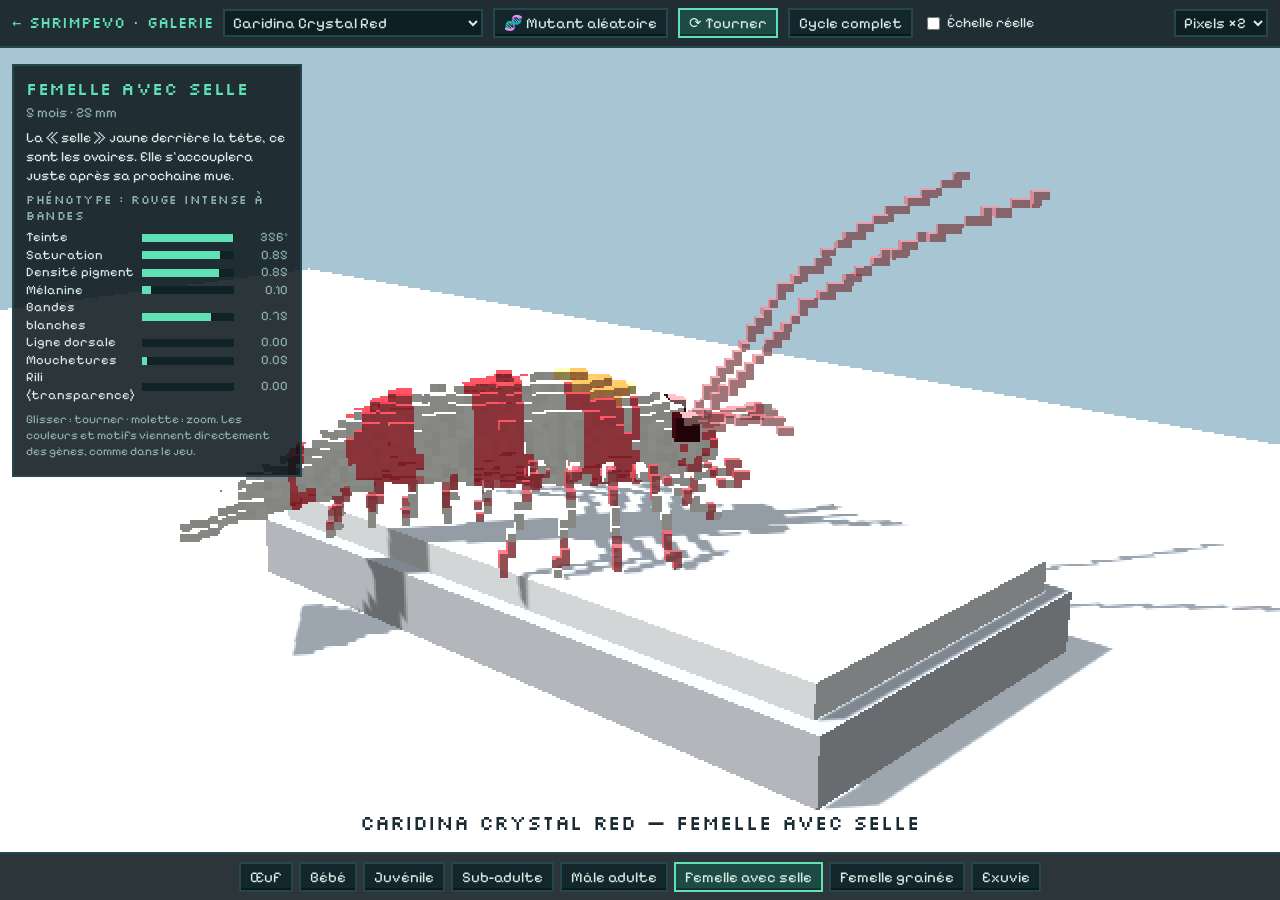
==== gallery.html @ 2a43c17c "Galerie voxel : une Caridina à chaque stade de vie Générateur de crevette en voxels (forme voxelisée" ====
<!doctype html>
<html lang="fr">
<head>
<meta charset="utf-8">
<meta name="viewport" content="width=device-width, initial-scale=1">
<title>ShrimpEvo — Galerie</title>
<link href="https://fonts.googleapis.com/css2?family=Pixelify+Sans:wght@400;600&family=Silkscreen&display=swap" rel="stylesheet">
<link rel="stylesheet" href="css/style.css">
<style>
  body { background: #a8c5d4; }
  #g-top { position: fixed; top: 0; left: 0; right: 0; display: flex; gap: 10px; align-items: center; padding: 8px 12px; background: var(--panel); border-bottom: 2px solid var(--line); z-index: 5; flex-wrap: wrap; }
  #g-top .brand a { color: var(--acc); text-decoration: none; }
  #g-stages { position: fixed; bottom: 0; left: 0; right: 0; display: flex; gap: 6px; justify-content: center; padding: 8px; background: var(--panel); border-top: 2px solid var(--line); z-index: 5; flex-wrap: wrap; }
  #g-info { position: fixed; left: 12px; top: 64px; width: 290px; background: var(--panel); border: 2px solid var(--line); padding: 10px 12px; z-index: 5; font-size: 14px; }
  #g-info h2 { color: var(--acc); font-size: 18px; margin: 0 0 4px; }
  #g-info .meta { color: var(--dim); margin-bottom: 6px; }
  #g-info p { margin: 6px 0; }
  #labels { position: fixed; inset: 0; pointer-events: none; z-index: 4; }
  #labels div { position: absolute; transform: translate(-50%, 0); background: var(--panel); border: 2px solid var(--line); padding: 1px 6px; font-size: 12px; white-space: nowrap; }
  .caption { position: fixed; bottom: 64px; left: 50%; transform: translateX(-50%); font-family: var(--title); color: #1b2b33; font-size: 20px; z-index: 4; text-shadow: 0 1px 0 #ffffff88; }
</style>
</head>
<body>
<canvas id="view"></canvas>
<div id="labels"></div>
<header id="g-top">
  <div class="brand"><a href="index.html">← ShrimpEvo</a> · Galerie</div>
  <select id="variety"></select>
  <button id="mutant">🧬 Mutant aléatoire</button>
  <button id="spin" class="on">⟳ Tourner</button>
  <button id="overview">Cycle complet</button>
  <label class="chk" id="realWrap"><input type="checkbox" id="real"> Échelle réelle</label>
  <select id="pix" style="margin-left:auto"><option value="1">Net</option><option value="2" selected>Pixels ×2</option><option value="3">Pixels ×3</option><option value="4">Pixels ×4</option></select>
</header>
<aside id="g-info"></aside>
<div class="caption" id="caption"></div>
<nav id="g-stages"></nav>

<script src="js/lib/three.min.js"></script>
<script src="js/data.js"></script>
<script src="js/genetics.js"></script>
<script src="js/voxel.js"></script>
<script>
'use strict';
// Galerie : une même crevette à chaque stade de sa vie, en voxels.

const STAGES = [
  { key: 'egg', name: 'Œuf', age: '0 à 30 jours', size: '~1 mm', real: 1.2, egg: true,
    desc: "Porté sous l'abdomen de la mère et ventilé en permanence. Vers la fin, on voit les yeux de l'embryon à travers la coque." },
  { key: 'baby', name: 'Bébé', age: '1 jour', size: '2 mm', real: 2, express: .3, sex: 'F', antenna: .5, res: 28, eyeScale: 1.35,
    desc: "Pas de stade larvaire chez Caridina cantonensis : c'est une crevette miniature. Presque transparente, elle reste cachée dans la mousse." },
  { key: 'juv', name: 'Juvénile', age: '3 semaines', size: '7 mm', real: 7, express: .65, sex: 'F', antenna: .75, res: 38, eyeScale: 1.15,
    desc: "Les couleurs apparaissent mue après mue. C'est l'âge où les prédateurs repèrent les plus visibles." },
  { key: 'sub', name: 'Sub-adulte', age: '2 mois', size: '15 mm', real: 15, express: .9, sex: 'F', antenna: .9, res: 48,
    desc: "Presque la couleur définitive. Le sexe commence à se voir : l'abdomen des femelles s'élargit." },
  { key: 'male', name: 'Mâle adulte', age: '5 mois', size: '21 mm', real: 21, express: 1, sex: 'M', antenna: 1.15, res: 56,
    desc: "Plus fin, abdomen étroit, antennes plus longues. Il nage beaucoup après la mue d'une femelle pour la trouver." },
  { key: 'female', name: 'Femelle avec selle', age: '5 mois', size: '25 mm', real: 25, express: 1, sex: 'F', antenna: 1, res: 56, saddle: true,
    desc: "La « selle » jaune derrière la tête, ce sont les ovaires. Elle s'accouplera juste après sa prochaine mue." },
  { key: 'berried', name: 'Femelle grainée', age: '6 mois', size: '25 mm', real: 25, express: 1, sex: 'F', antenna: 1, res: 56, eggs: true,
    desc: "20 à 30 œufs collés aux pléopodes, ventilés pendant ~30 jours. Trop de stress et elle les lâche." },
  { key: 'molt', name: 'Exuvie', age: 'toutes les 2 à 4 semaines', size: '—', real: 22, ghost: true, sex: 'F', antenna: 1, res: 56,
    desc: "La vieille carapace laissée après la mue. Un GH trop bas ou trop haut et la mue échoue : c'est la première cause de mort chez les Caridina." },
];

const EXTRA = { car_green: { genus: 'car', name: 'Green Bee (ton image)', g: { hue: 138, sat: .75, dens: .88, dark: .45, stripe: 0, bands: .75, spots: .05, rili: 0 } } };
const $ = id => document.getElementById(id);
let variety = 'car_crs', genome = null, seed = 7, stage = 'female', overview = false, spin = true, pixel = 2;

// ---------- Scène ----------
const canvas = $('view');
const renderer = new THREE.WebGLRenderer({ canvas, antialias: false });
renderer.setPixelRatio(1);
renderer.shadowMap.enabled = true;
renderer.shadowMap.type = THREE.PCFSoftShadowMap;
const scene = new THREE.Scene();
scene.background = new THREE.Color(0xa8c5d4);
const camera = new THREE.PerspectiveCamera(35, 1, .05, 200);
scene.add(new THREE.HemisphereLight(0xe8f2ff, 0x9a9488, .75));
const sun = new THREE.DirectionalLight(0xffffff, .85);
sun.position.set(-2.5, 5, 3);
sun.castShadow = true;
sun.shadow.mapSize.set(2048, 2048);
Object.assign(sun.shadow.camera, { left: -6, right: 6, top: 4, bottom: -4, near: .5, far: 20 });
sun.shadow.bias = -.0005;
scene.add(sun);
const floor = new THREE.Mesh(new THREE.PlaneGeometry(14, 7), new THREE.MeshLambertMaterial({ color: 0xe6e8e9 }));
floor.rotation.x = -Math.PI / 2; floor.receiveShadow = true;
scene.add(floor);
const pedMat = new THREE.MeshLambertMaterial({ color: 0xb9bcbf }), topMat = new THREE.MeshLambertMaterial({ color: 0xd9dbdc });
const pedestal = new THREE.Group();
scene.add(pedestal);
const shrimpGroup = new THREE.Group();
scene.add(shrimpGroup);
const TOP = .3;
function buildPedestal(w, d) {
  pedestal.clear();
  const b = new THREE.Mesh(new THREE.BoxGeometry(w, .2, d), pedMat); b.position.y = .1;
  const t = new THREE.Mesh(new THREE.BoxGeometry(w - .12, .1, d - .12), topMat); t.position.y = .25;
  b.castShadow = b.receiveShadow = t.receiveShadow = t.castShadow = true;
  pedestal.add(b, t);
}

const cam = { yaw: .75, pitch: .28, dist: 4.6, target: new THREE.Vector3(0, .55, 0) };
function updateCam() {
  camera.position.set(cam.target.x + Math.sin(cam.yaw) * Math.cos(cam.pitch) * cam.dist, cam.target.y + Math.sin(cam.pitch) * cam.dist, cam.target.z + Math.cos(cam.yaw) * Math.cos(cam.pitch) * cam.dist);
  camera.lookAt(cam.target);
}
function resize() {
  const w = innerWidth, h = innerHeight;
  renderer.setSize(Math.ceil(w / pixel), Math.ceil(h / pixel), false);
  camera.aspect = w / h; camera.updateProjectionMatrix();
}
addEventListener('resize', resize);

// ---------- Construction ----------
const cache = new Map();
function specimen(st, scale) {
  const id = [variety, seed, st.key].join('|');
  let geos = cache.get(id);
  if (!geos) {
    geos = st.egg ? Voxel.egg({ g: genome }) : [Voxel.build(Object.assign({ g: genome, seed }, st))];
    cache.set(id, geos);
  }
  const grp = new THREE.Group();
  geos.forEach((g, i) => {
    const transparent = st.egg ? i === 0 : true;
    const m = new THREE.Mesh(g, new THREE.MeshLambertMaterial({ vertexColors: true, transparent, depthWrite: !st.egg || i > 0 }));
    m.castShadow = true;
    if (st.egg && i === 0) m.renderOrder = 2;
    grp.add(m);
  });
  const minY = Math.min(...geos.map(g => g.boundingBox.min.y));
  grp.scale.setScalar(scale);
  grp.position.y = TOP - minY * scale + (st.egg ? .02 : 0);
  // recentre sur le corps (les antennes déportent la boîte englobante)
  if (!st.egg) grp.children.forEach(m => m.position.x = -.35);
  return grp;
}
const labels = [];
function rebuild() {
  shrimpGroup.clear();
  labels.length = 0;
  $('labels').innerHTML = '';
  if (!overview) {
    buildPedestal(2.4, 1.3);
    const st = STAGES.find(s => s.key === stage);
    const sp = specimen(st, st.egg ? 1.1 : 1.45);
    shrimpGroup.add(sp);
    $('caption').textContent = `${GENERA.car.short} ${nameOf()} — ${st.name}`;
    cam.target.set(0, .55, 0);
  } else {
    const W = STAGES.length * 1.15 + .4;
    buildPedestal(W, 1.2);
    const real = $('real').checked;
    STAGES.forEach((st, i) => {
      const sc = real ? .9 * st.real / 25 : (st.egg ? .5 : .75);
      const sp = specimen(st, Math.max(sc, .015));
      sp.position.x = -W / 2 + .75 + i * 1.15;
      sp.userData.stage = st;
      shrimpGroup.add(sp);
      const d = document.createElement('div');
      d.textContent = `${st.name} · ${st.size}`;
      $('labels').appendChild(d);
      labels.push([sp, d]);
    });
    $('caption').textContent = `${GENERA.car.short} ${nameOf()} — cycle de vie${real ? ' (échelle réelle)' : ''}`;
    cam.target.set(0, .45, 0);
  }
  renderInfo();
  document.querySelectorAll('#g-stages button').forEach(b => b.classList.toggle('on', !overview && b.dataset.k === stage));
  $('overview').classList.toggle('on', overview);
}
function nameOf() { return variety === 'mutant' ? 'mutante' : (VARIETIES[variety] || EXTRA[variety]).name; }
function renderInfo() {
  const g = genome, st = STAGES.find(s => s.key === stage);
  const bar = (k) => { const d = GENES[k]; const p = (g[k] - d.min) / (d.max - d.min); return `<div class="gene"><span>${d.label}</span><div class="track"><div style="left:0;width:${p * 100}%"></div></div><span class="num">${d.circ ? Math.round(g[k]) + '°' : g[k].toFixed(2)}</span></div>`; };
  $('g-info').innerHTML = (overview
    ? `<h2>Cycle de vie</h2><div class="meta">De l'œuf à la mue, la même crevette.</div><p>Œuf ~30 j → bébé de 2 mm → adulte vers 4–5 mois. Une génération prend environ 3 mois en jeu.</p>`
    : `<h2>${st.name}</h2><div class="meta">${st.age} · ${st.size}</div><p>${st.desc}</p>`) +
    `<h4>Phénotype : ${Gen.phenotype(g)}</h4>` + ['hue', 'sat', 'dens', 'dark', 'bands', 'stripe', 'spots', 'rili'].map(bar).join('') +
    `<p class="dimc" style="font-size:12px">Glisser : tourner · molette : zoom. Les couleurs et motifs viennent directement des gènes, comme dans le jeu.</p>`;
}
function setVariety(v) {
  variety = v;
  if (v !== 'mutant') {
    const src = VARIETIES[v] || EXTRA[v];
    genome = Object.assign({}, GENERA[src.genus].base, src.g);
  }
  rebuild();
}
function mutant() {
  const r = Math.random;
  genome = Object.assign({}, GENERA.car.base, {
    hue: r() * 360, sat: .35 + r() * .65, dens: .45 + r() * .55, dark: r() * .7,
    stripe: r() < .35 ? .4 + r() * .6 : r() * .2, bands: r() < .6 ? .35 + r() * .6 : r() * .2,
    spots: r() < .35 ? .3 + r() * .6 : r() * .15, rili: r() < .25 ? .4 + r() * .5 : 0,
  });
  seed = 1 + (r() * 1000 | 0);
  variety = 'mutant';
  $('variety').value = 'mutant';
  rebuild();
}

// ---------- UI ----------
$('variety').innerHTML = Object.entries(Object.assign({}, EXTRA, VARIETIES)).map(([k, v]) => `<option value="${k}">${GENERA[v.genus].short} ${v.name}</option>`).join('') + '<option value="mutant">Mutante</option>';
$('variety').value = variety;
$('variety').onchange = e => e.target.value === 'mutant' ? mutant() : setVariety(e.target.value);
$('mutant').onclick = mutant;
$('spin').onclick = () => { spin = !spin; $('spin').classList.toggle('on', spin); };
$('overview').onclick = () => {
  overview = !overview;
  Object.assign(cam, overview ? { dist: 11, yaw: .15, pitch: .32 } : { dist: 4.6, yaw: .75, pitch: .28 });
  rebuild();
};
$('real').onchange = () => overview && rebuild();
$('pix').onchange = e => { pixel = +e.target.value; resize(); };
$('g-stages').innerHTML = STAGES.map(s => `<button data-k="${s.key}">${s.name}</button>`).join('');
document.querySelectorAll('#g-stages button').forEach(b => b.onclick = () => { stage = b.dataset.k; overview = false; rebuild(); });
addEventListener('keydown', e => {
  const i = STAGES.findIndex(s => s.key === stage);
  if (e.key === 'ArrowRight') { stage = STAGES[(i + 1) % STAGES.length].key; overview = false; rebuild(); }
  if (e.key === 'ArrowLeft') { stage = STAGES[(i + STAGES.length - 1) % STAGES.length].key; overview = false; rebuild(); }
});
let drag = null;
canvas.addEventListener('pointerdown', e => { drag = [e.clientX, e.clientY]; canvas.setPointerCapture(e.pointerId); });
canvas.addEventListener('pointermove', e => {
  if (!drag) return;
  cam.yaw -= (e.clientX - drag[0]) * .006; cam.pitch = Math.max(.02, Math.min(1.3, cam.pitch + (e.clientY - drag[1]) * .005));
  drag = [e.clientX, e.clientY];
});
canvas.addEventListener('pointerup', () => drag = null);
canvas.addEventListener('wheel', e => { e.preventDefault(); cam.dist = Math.max(.6, Math.min(14, cam.dist * (1 + Math.sign(e.deltaY) * .1))); }, { passive: false });

// ---------- Boucle ----------
let last = performance.now();
const v3 = new THREE.Vector3();
function loop(now) {
  requestAnimationFrame(loop);
  const dt = Math.min(.1, (now - last) / 1000); last = now;
  if (spin && !drag) {
    if (overview) shrimpGroup.children.forEach(c => c.rotation.y += dt * .4);
    else shrimpGroup.rotation.y += dt * .35;
  }
  // légère respiration
  shrimpGroup.children.forEach((c, i) => c.children.forEach(m => m.position.y = Math.sin(now / 600 + i) * .004 / c.scale.y));
  updateCam();
  renderer.render(scene, camera);
  for (const [sp, d] of labels) {
    v3.set(sp.position.x, .02, .62).project(camera);
    d.style.left = ((v3.x + 1) / 2 * innerWidth) + 'px';
    d.style.top = ((1 - v3.y) / 2 * innerHeight) + 'px';
  }
}
if (overview) cam.dist = 7;
resize();
setVariety('car_crs');
requestAnimationFrame(loop);
</script>
</body>
</html>
---- css/style.css ----
:root {
  --bg: #0b1114;
  --panel: rgba(10, 22, 26, .86);
  --panel2: #12262b;
  --line: #24464d;
  --txt: #d8ece6;
  --dim: #8fb0aa;
  --acc: #5fe0b5;
  --warn: #f2c14e;
  --bad: #ff6b5e;
  --mut: #c49bff;
  --font: 'Pixelify Sans', ui-monospace, monospace;
  --title: 'Silkscreen', 'Pixelify Sans', monospace;
}
* { box-sizing: border-box; }
html, body { margin: 0; height: 100%; overflow: hidden; background: var(--bg); color: var(--txt); font: 15px/1.35 var(--font); }
button, select, input { font: inherit; color: var(--txt); }
button {
  background: var(--panel2); border: 2px solid var(--line); padding: 3px 9px; cursor: pointer;
  box-shadow: inset 0 -2px 0 rgba(0,0,0,.35);
}
button:hover { border-color: var(--acc); }
button.on { background: #1d4a44; border-color: var(--acc); }
button.big { padding: 8px 18px; font-size: 17px; }
button.danger { border-color: #7a3a33; }
button.danger:hover { border-color: var(--bad); }
button:disabled { opacity: .45; cursor: default; }
select, input[type=number] { background: #0f1e22; border: 2px solid var(--line); padding: 2px 4px; }
input[type=range] { accent-color: var(--acc); width: 100%; }
input[type=checkbox] { accent-color: var(--acc); }
.hidden { display: none !important; }
h1, h2, h3, h4 { font-family: var(--title); font-weight: normal; margin: .4em 0; letter-spacing: .5px; }
h3 { font-size: 13px; color: var(--acc); border-bottom: 2px solid var(--line); padding-bottom: 2px; }
h4 { font-size: 12px; color: var(--dim); }

#view { position: fixed; inset: 0; width: 100vw; height: 100vh; image-rendering: pixelated; image-rendering: crisp-edges; display: block; }

/* HUD */
#top {
  position: fixed; top: 0; left: 0; right: 0; height: 40px; display: flex; align-items: center; gap: 16px; padding: 0 10px;
  background: var(--panel); border-bottom: 2px solid var(--line); z-index: 5;
}
.brand { font-family: var(--title); color: var(--acc); font-size: 15px; white-space: nowrap; }
.badge { font-size: 10px; padding: 1px 6px; margin-left: 6px; border: 2px solid var(--line); color: var(--txt); }
.badge.hc { border-color: var(--bad); color: var(--bad); }
#clock { white-space: nowrap; color: var(--txt); }
#speed { display: flex; gap: 4px; align-items: center; }
#speed .rt { color: var(--bad); font-family: var(--title); font-size: 11px; }
#speed .eff { color: var(--dim); font-size: 12px; margin-left: 6px; }
.top-right { margin-left: auto; display: flex; gap: 6px; }

.panel {
  position: fixed; top: 48px; bottom: 74px; width: 270px; overflow-y: auto; padding: 6px 10px 10px;
  background: var(--panel); border: 2px solid var(--line); z-index: 4;
}
#left { left: 8px; }
#right { right: 8px; width: 340px; }
.panel::-webkit-scrollbar { width: 8px; } .panel::-webkit-scrollbar-thumb { background: var(--line); }

.param { display: grid; grid-template-columns: 1fr auto; gap: 4px; padding: 1px 0; border-bottom: 1px dashed rgba(36,70,77,.6); }
.param .v { text-align: right; font-variant-numeric: tabular-nums; }
.param .sub { grid-column: 1 / -1; font-size: 12px; color: var(--dim); margin-top: -2px; }
.ok { color: var(--acc); } .warn { color: var(--warn); } .bad { color: var(--bad); } .dimc { color: var(--dim); }
.alert { padding: 4px 6px; margin: 4px 0; border: 2px solid var(--bad); color: var(--bad); font-size: 13px; }
.alert.w { border-color: var(--warn); color: var(--warn); }
.alert button { margin-left: 6px; font-size: 12px; padding: 0 6px; }
.eqrow { display: grid; grid-template-columns: 1fr auto; align-items: center; gap: 6px; margin: 4px 0; font-size: 14px; }
.eqrow.full { grid-template-columns: 1fr; }
.eqrow small { color: var(--dim); }

#tabs { display: flex; gap: 3px; margin-bottom: 6px; }
#tabs button { flex: 1; font-size: 13px; padding: 3px 2px; }
.row { display: flex; gap: 6px; align-items: center; margin: 4px 0; flex-wrap: wrap; }
.legend { font-size: 12px; color: var(--dim); display: flex; gap: 10px; flex-wrap: wrap; }
.legend i { display: inline-block; width: 10px; height: 10px; margin-right: 3px; vertical-align: -1px; }
canvas#graph, canvas#hist { width: 100%; background: #08141a; border: 2px solid var(--line); image-rendering: pixelated; }

.stat-grid { display: grid; grid-template-columns: 1fr 1fr; gap: 3px 10px; font-size: 14px; }
.stat-grid b { font-weight: 600; color: var(--acc); }
.pheno { display: flex; align-items: center; gap: 6px; font-size: 13px; padding: 1px 0; cursor: pointer; }
.pheno:hover { color: var(--acc); }
.sw { width: 14px; height: 14px; border: 2px solid #000; flex: none; }
.bar-mini { flex: 1; height: 6px; background: #0f2226; }
.bar-mini > div { height: 100%; background: var(--acc); }

/* Fiche */
.sheet-head { display: flex; gap: 10px; align-items: center; }
.portrait { width: 192px; height: 96px; image-rendering: pixelated; background: #0a1a1e; border: 2px solid var(--line); }
.gene { display: grid; grid-template-columns: 110px 1fr 48px; gap: 6px; align-items: center; font-size: 13px; }
.gene .track { height: 8px; background: #0f2226; position: relative; }
.gene .track > div { position: absolute; top: 0; bottom: 0; background: var(--acc); }
.gene .track > span { position: absolute; top: -3px; width: 2px; height: 14px; background: var(--warn); }
.gene .num { text-align: right; color: var(--dim); font-variant-numeric: tabular-nums; }
.link { color: var(--acc); cursor: pointer; text-decoration: underline; }

#log { font-size: 13px; }
#log div { padding: 2px 0; border-bottom: 1px dashed rgba(36,70,77,.5); }
#log .t { color: var(--dim); margin-right: 4px; }
#log .warn { color: var(--warn); } #log .bad, #log .dead { color: var(--bad); } #log .mut { color: var(--mut); } #log .birth { color: #9fe6ff; }

#actions {
  position: fixed; left: 0; right: 0; bottom: 0; min-height: 66px; padding: 6px 10px; display: flex; gap: 14px; align-items: center; flex-wrap: wrap;
  background: var(--panel); border-top: 2px solid var(--line); z-index: 5;
}
.agroup { display: flex; gap: 4px; align-items: center; }
.agroup > span { font-family: var(--title); font-size: 10px; color: var(--dim); margin-right: 3px; writing-mode: horizontal-tb; }
.agroup button { font-size: 13px; padding: 3px 7px; }

#toasts { position: fixed; top: 50px; left: 50%; transform: translateX(-50%); z-index: 20; display: flex; flex-direction: column; gap: 6px; align-items: center; pointer-events: none; }
.toast { background: var(--panel); border: 2px solid var(--acc); padding: 6px 12px; max-width: 520px; animation: tin .25s; }
.toast.warn { border-color: var(--warn); } .toast.bad { border-color: var(--bad); } .toast.mut { border-color: var(--mut); }
@keyframes tin { from { transform: translateY(-8px); opacity: 0; } }

/* Écrans */
.screen { position: fixed; inset: 0; z-index: 30; display: flex; align-items: center; justify-content: center; background: rgba(4, 10, 12, .82); }
#title { background: radial-gradient(ellipse at 50% 30%, #12343a, #05090b 70%); }
.title-box { text-align: center; max-width: 640px; padding: 20px; }
.title-box h1 { font-size: 54px; color: var(--acc); text-shadow: 4px 4px 0 #0b3a32; margin: 0; }
.sub { color: var(--dim); margin-top: 4px; }
.title-buttons { display: flex; gap: 12px; justify-content: center; margin: 18px 0; flex-wrap: wrap; }
.save-card { background: var(--panel2); border: 2px solid var(--line); padding: 10px 14px; margin: 8px 0; display: flex; justify-content: space-between; align-items: center; gap: 12px; text-align: left; }
.save-card.hc { border-color: #7a3a33; }
.save-card small { color: var(--dim); display: block; }
.title-small { margin-top: 6px; font-size: 13px; }
.filebtn { cursor: pointer; color: var(--dim); text-decoration: underline; }
.filebtn input { display: none; }
#graveyard { margin-top: 16px; font-size: 13px; color: var(--dim); }

.setup-box, .modal-box { background: var(--panel); border: 2px solid var(--line); width: min(980px, 96vw); max-height: 92vh; overflow-y: auto; padding: 14px 18px; }
.modal-box { width: min(560px, 94vw); }
#setupForm { display: grid; grid-template-columns: 1fr 1fr; gap: 6px 22px; }
.fs { border: 2px solid var(--line); padding: 6px 10px 8px; margin: 0; }
.fs legend { font-family: var(--title); font-size: 11px; color: var(--acc); padding: 0 4px; }
.fs.wide { grid-column: 1 / -1; }
.opt-cards { display: flex; gap: 8px; flex-wrap: wrap; }
.opt-cards label { flex: 1; min-width: 120px; border: 2px solid var(--line); padding: 6px; cursor: pointer; font-size: 13px; }
.opt-cards input { display: none; }
.opt-cards label:has(input:checked) { border-color: var(--acc); background: #163a36; }
.opt-cards b { display: block; font-size: 14px; }
.chk { display: inline-flex; align-items: center; gap: 4px; margin: 2px 10px 2px 0; font-size: 14px; }
.var-grid { display: grid; grid-template-columns: repeat(auto-fill, minmax(200px, 1fr)); gap: 4px 12px; }
.var { display: flex; align-items: center; gap: 6px; font-size: 13px; }
.var input { width: 52px; }
.var .name { flex: 1; }
.setup-foot { display: flex; justify-content: space-between; align-items: center; margin-top: 12px; gap: 10px; }
#setupHint { color: var(--warn); font-size: 13px; flex: 1; text-align: center; }
.modal-foot { text-align: right; margin-top: 10px; }
.bar { height: 14px; border: 2px solid var(--line); background: #0a1a1e; }
.bar > div { height: 100%; background: var(--acc); width: 0; }
.mlist { display: grid; grid-template-columns: 1fr 1fr; gap: 6px; }
.mlist button { text-align: left; }

@media (max-width: 900px) {
  .panel { width: 46vw !important; bottom: 120px; }
  #setupForm { grid-template-columns: 1fr; }
  #clock { font-size: 12px; }
}
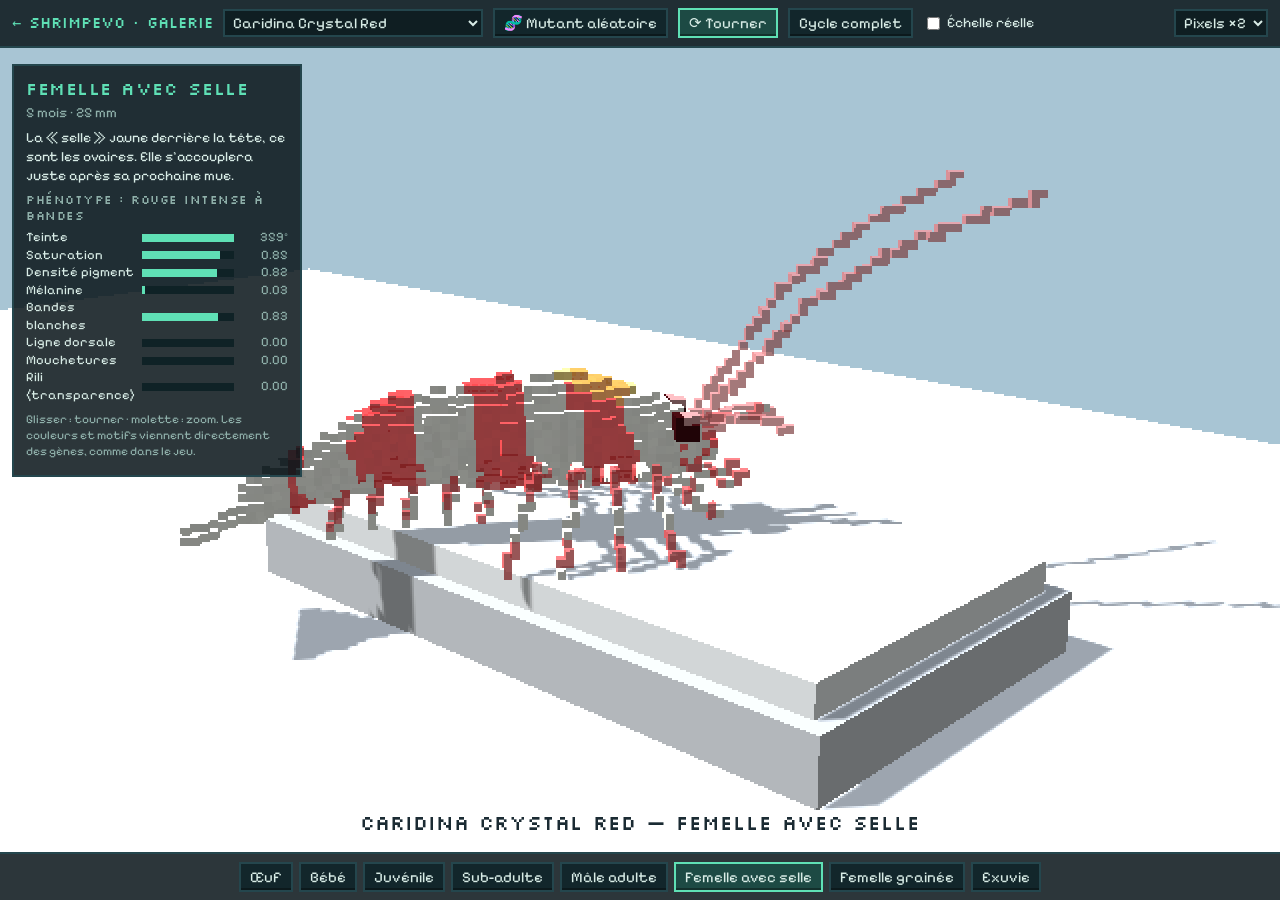
==== commit 6b7325ed: "Carrière : génétique mendélienne, multi-bacs, boutique, marché, bestiaire - Génétique mendélienne : " ====
--- a/gallery.html
+++ b/gallery.html
@@ -63,7 +63,8 @@
     desc: "La vieille carapace laissée après la mue. Un GH trop bas ou trop haut et la mue échoue : c'est la première cause de mort chez les Caridina." },
 ];
 
-const EXTRA = { car_green: { genus: 'car', name: 'Green Bee (ton image)', g: { hue: 138, sat: .75, dens: .88, dark: .45, stripe: 0, bands: .75, spots: .05, rili: 0 } } };
+const EXTRA = { car_green: { genus: 'car', name: 'Green Bee (ton image)', loci: { G: 'gg', N: 'NN' }, poly: { dens: .88, dark: .45, bandW: .45 }, price: 0 } };
+Object.assign(VARIETIES, EXTRA);
 const $ = id => document.getElementById(id);
 let variety = 'car_crs', genome = null, seed = 7, stage = 'female', overview = false, spin = true, pixel = 2;
 
@@ -184,8 +185,7 @@
 function setVariety(v) {
   variety = v;
   if (v !== 'mutant') {
-    const src = VARIETIES[v] || EXTRA[v];
-    genome = Object.assign({}, GENERA[src.genus].base, src.g);
+    genome = Gen.express(Gen.strainDNA(v, 0), VARIETIES[v].genus);
   }
   rebuild();
 }
@@ -203,7 +203,7 @@
 }
 
 // ---------- UI ----------
-$('variety').innerHTML = Object.entries(Object.assign({}, EXTRA, VARIETIES)).map(([k, v]) => `<option value="${k}">${GENERA[v.genus].short} ${v.name}</option>`).join('') + '<option value="mutant">Mutante</option>';
+$('variety').innerHTML = Object.entries(VARIETIES).map(([k, v]) => `<option value="${k}">${GENERA[v.genus].short} ${v.name}</option>`).join('') + '<option value="mutant">Mutante</option>';
 $('variety').value = variety;
 $('variety').onchange = e => e.target.value === 'mutant' ? mutant() : setVariety(e.target.value);
 $('mutant').onclick = mutant;
--- a/css/style.css
+++ b/css/style.css
@@ -85,7 +85,7 @@
 
 /* Fiche */
 .sheet-head { display: flex; gap: 10px; align-items: center; }
-.portrait { width: 192px; height: 96px; image-rendering: pixelated; background: #0a1a1e; border: 2px solid var(--line); }
+.portrait { width: 200px; height: 100px; image-rendering: pixelated; background: #0a1a1e; border: 2px solid var(--line); }
 .gene { display: grid; grid-template-columns: 110px 1fr 48px; gap: 6px; align-items: center; font-size: 13px; }
 .gene .track { height: 8px; background: #0f2226; position: relative; }
 .gene .track > div { position: absolute; top: 0; bottom: 0; background: var(--acc); }
@@ -150,6 +150,44 @@
 .mlist { display: grid; grid-template-columns: 1fr 1fr; gap: 6px; }
 .mlist button { text-align: left; }
 
+/* Carrière : barre des bacs, argent, boutique, marché, bestiaire */
+#money { font-family: var(--title); color: #ffd76a; font-size: 14px; white-space: nowrap; }
+#top { gap: 10px; }
+.top-right button { padding: 3px 7px; font-size: 13px; }
+#tankbar { position: fixed; top: 40px; left: 0; right: 0; height: 34px; display: flex; gap: 4px; align-items: center; padding: 0 10px; background: rgba(10, 22, 26, .7); border-bottom: 2px solid var(--line); z-index: 5; overflow-x: auto; }
+#tankbar button { font-size: 13px; padding: 2px 9px; white-space: nowrap; }
+#tankbar .tr { color: var(--warn); font-size: 12px; margin-left: 8px; white-space: nowrap; }
+.panel { top: 82px; }
+#toasts { top: 84px; }
+#noTank { position: fixed; inset: 82px 360px 74px 290px; display: flex; align-items: center; justify-content: center; text-align: center; z-index: 3; }
+.modal-box.wide { width: min(1100px, 96vw); }
+.shop-tabs { display: flex; gap: 4px; flex-wrap: wrap; margin-bottom: 8px; }
+.shop-tabs button { font-size: 13px; }
+.items { display: grid; grid-template-columns: repeat(auto-fill, minmax(250px, 1fr)); gap: 8px; }
+.item { border: 2px solid var(--line); padding: 8px; display: flex; flex-direction: column; gap: 4px; background: var(--panel2); }
+.item .t { font-weight: 600; }
+.item .d { font-size: 12px; color: var(--dim); flex: 1; }
+.item .p { color: #ffd76a; }
+.item .own { font-size: 12px; color: var(--acc); }
+.item .row { margin: 0; }
+.item canvas { width: 160px; height: 80px; image-rendering: pixelated; border: 2px solid var(--line); align-self: center; }
+.free { font-size: 12px; color: var(--acc); margin-bottom: 8px; }
+.trend { border: 2px solid #ffd76a; color: #ffd76a; padding: 4px 8px; margin-bottom: 8px; font-size: 14px; }
+.book { display: grid; grid-template-columns: 260px 1fr; gap: 12px; min-height: 360px; }
+.book-list { border-right: 2px solid var(--line); padding-right: 8px; max-height: 70vh; overflow-y: auto; }
+.book-list div { padding: 4px 6px; cursor: pointer; display: flex; gap: 6px; align-items: center; font-size: 14px; }
+.book-list div.on, .book-list div:hover { background: #163a36; }
+.book-list small { color: var(--dim); }
+.book-detail canvas { width: 320px; height: 160px; image-rendering: pixelated; border: 2px solid var(--line); }
+.book-detail input, .book-detail textarea { width: 100%; background: #0f1e22; border: 2px solid var(--line); color: var(--txt); font: inherit; padding: 4px; }
+.book-detail textarea { min-height: 80px; }
+.netlist { max-height: 300px; overflow-y: auto; font-size: 13px; border: 2px solid var(--line); margin: 6px 0; }
+.netlist div { display: grid; grid-template-columns: 18px 14px 1fr auto; gap: 6px; align-items: center; padding: 2px 4px; cursor: pointer; }
+.netlist div:hover { background: #163a36; }
+.netlist .sw { width: 12px; height: 12px; }
+.tested { color: var(--dim); font-size: 11px; }
+.qty { width: 52px; }
+
 @media (max-width: 900px) {
   .panel { width: 46vw !important; bottom: 120px; }
   #setupForm { grid-template-columns: 1fr; }
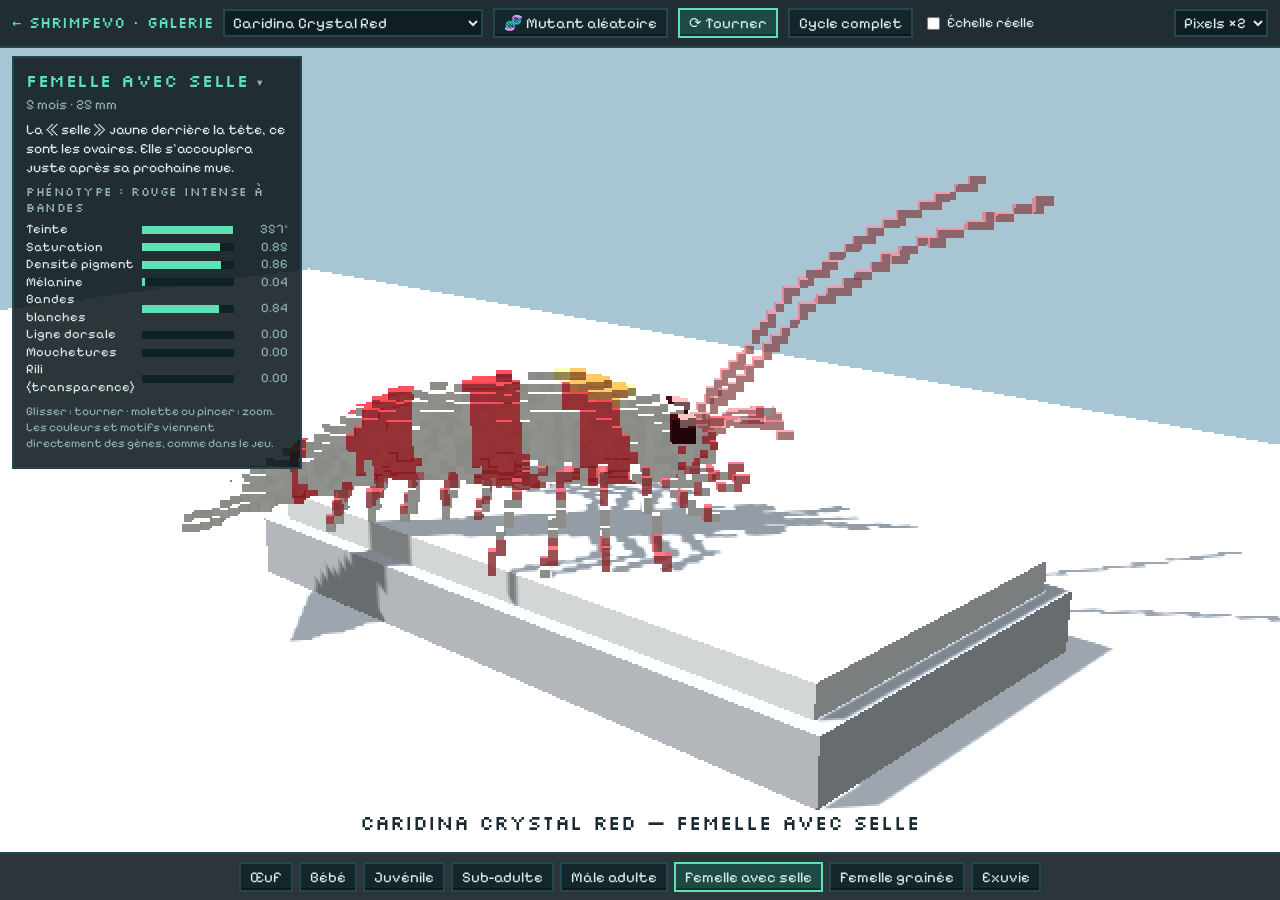
==== commit c9996984: "Guide du débutant illustré, fiole de départ, galerie lisible sur mobile, export en carrière Co-Autho" ====
--- a/gallery.html
+++ b/gallery.html
@@ -15,6 +15,16 @@
   #g-info h2 { color: var(--acc); font-size: 18px; margin: 0 0 4px; }
   #g-info .meta { color: var(--dim); margin-bottom: 6px; }
   #g-info p { margin: 6px 0; }
+  #g-info h2 { cursor: pointer; }
+  #g-info h2::after { content: ' ▾'; color: var(--dim); font-size: 14px; }
+  #g-info.min h2::after { content: ' ▸'; }
+  #g-info.min > :not(h2):not(.meta) { display: none; }
+  @media (max-width: 820px) {
+    #g-info { left: 8px; right: 8px; width: auto; max-height: 50vh; overflow-y: auto; font-size: 13px; }
+    #g-info .gene { font-size: 12px; }
+    .caption { display: none; }
+    #view { touch-action: none; }
+  }
   #labels { position: fixed; inset: 0; pointer-events: none; z-index: 4; }
   #labels div { position: absolute; transform: translate(-50%, 0); background: var(--panel); border: 2px solid var(--line); padding: 1px 6px; font-size: 12px; white-space: nowrap; }
   .caption { position: fixed; bottom: 64px; left: 50%; transform: translateX(-50%); font-family: var(--title); color: #1b2b33; font-size: 20px; z-index: 4; text-shadow: 0 1px 0 #ffffff88; }
@@ -109,8 +119,11 @@
 }
 function resize() {
   const w = innerWidth, h = innerHeight;
+  // le panneau d'infos se place sous la barre du haut, quelle que soit sa hauteur (elle passe sur plusieurs lignes sur mobile)
+  $('g-info').style.top = ($('g-top').offsetHeight + 8) + 'px';
+  if (w <= 820) $('g-info').style.maxHeight = (h - $('g-top').offsetHeight - $('g-stages').offsetHeight - 24) + 'px';
   renderer.setSize(Math.ceil(w / pixel), Math.ceil(h / pixel), false);
-  camera.aspect = w / h; camera.updateProjectionMatrix();
+  camera.aspect = w / h; camera.fov = w < h ? 58 : 35; camera.updateProjectionMatrix();
 }
 addEventListener('resize', resize);
 
@@ -180,7 +193,7 @@
     ? `<h2>Cycle de vie</h2><div class="meta">De l'œuf à la mue, la même crevette.</div><p>Œuf ~30 j → bébé de 2 mm → adulte vers 4–5 mois. Une génération prend environ 3 mois en jeu.</p>`
     : `<h2>${st.name}</h2><div class="meta">${st.age} · ${st.size}</div><p>${st.desc}</p>`) +
     `<h4>Phénotype : ${Gen.phenotype(g)}</h4>` + ['hue', 'sat', 'dens', 'dark', 'bands', 'stripe', 'spots', 'rili'].map(bar).join('') +
-    `<p class="dimc" style="font-size:12px">Glisser : tourner · molette : zoom. Les couleurs et motifs viennent directement des gènes, comme dans le jeu.</p>`;
+    `<p class="dimc" style="font-size:12px">Glisser : tourner · molette ou pincer : zoom. Les couleurs et motifs viennent directement des gènes, comme dans le jeu.</p>`;
 }
 function setVariety(v) {
   variety = v;
@@ -214,6 +227,9 @@
   rebuild();
 };
 $('real').onchange = () => overview && rebuild();
+// toucher le titre (ou le panneau replié) ouvre/replie les infos ; replié par défaut sur petit écran
+if (innerWidth <= 820) $('g-info').classList.add('min');
+$('g-info').onclick = e => { if (e.target.tagName === 'H2' || $('g-info').classList.contains('min')) $('g-info').classList.toggle('min'); };
 $('pix').onchange = e => { pixel = +e.target.value; resize(); };
 $('g-stages').innerHTML = STAGES.map(s => `<button data-k="${s.key}">${s.name}</button>`).join('');
 document.querySelectorAll('#g-stages button').forEach(b => b.onclick = () => { stage = b.dataset.k; overview = false; rebuild(); });
@@ -222,14 +238,24 @@
   if (e.key === 'ArrowRight') { stage = STAGES[(i + 1) % STAGES.length].key; overview = false; rebuild(); }
   if (e.key === 'ArrowLeft') { stage = STAGES[(i + STAGES.length - 1) % STAGES.length].key; overview = false; rebuild(); }
 });
-let drag = null;
-canvas.addEventListener('pointerdown', e => { drag = [e.clientX, e.clientY]; canvas.setPointerCapture(e.pointerId); });
+let drag = null, pinch = 0;
+const touches = new Map();
+const spread = () => { const [a, b] = [...touches.values()]; return Math.hypot(a[0] - b[0], a[1] - b[1]); };
+canvas.addEventListener('pointerdown', e => {
+  touches.set(e.pointerId, [e.clientX, e.clientY]);
+  drag = [e.clientX, e.clientY]; canvas.setPointerCapture(e.pointerId);
+  if (touches.size === 2) pinch = spread();
+});
+canvas.addEventListener('pointercancel', e => { touches.delete(e.pointerId); drag = null; });
 canvas.addEventListener('pointermove', e => {
+  if (touches.has(e.pointerId)) touches.set(e.pointerId, [e.clientX, e.clientY]);
+  // deux doigts : zoom
+  if (touches.size === 2) { const d = spread(); if (pinch) cam.dist = Math.max(.6, Math.min(14, cam.dist * pinch / d)); pinch = d; return; }
   if (!drag) return;
   cam.yaw -= (e.clientX - drag[0]) * .006; cam.pitch = Math.max(.02, Math.min(1.3, cam.pitch + (e.clientY - drag[1]) * .005));
   drag = [e.clientX, e.clientY];
 });
-canvas.addEventListener('pointerup', () => drag = null);
+canvas.addEventListener('pointerup', e => { touches.delete(e.pointerId); drag = null; pinch = 0; });
 canvas.addEventListener('wheel', e => { e.preventDefault(); cam.dist = Math.max(.6, Math.min(14, cam.dist * (1 + Math.sign(e.deltaY) * .1))); }, { passive: false });
 
 // ---------- Boucle ----------
--- a/css/style.css
+++ b/css/style.css
@@ -193,3 +193,74 @@
   #setupForm { grid-template-columns: 1fr; }
   #clock { font-size: 12px; }
 }
+.cycle { display: block; position: relative; height: 6px; margin: 2px 0 3px; background: #0f1e22; border: 1px solid var(--line); }
+.cycle i, .cycle b { position: absolute; top: 0; bottom: 0; }
+.cycle i { left: 0; background: #e0a43a; }
+.cycle b { left: 50%; background: #4fc38a; }
+.sc { display: inline-block; width: 1.1em; height: 1.1em; margin-left: .2em; background: var(--sc) center / contain no-repeat; image-rendering: pixelated; vertical-align: -.2em; }
+.coin-hero { display: flex; align-items: center; gap: 10px; justify-content: center; font-size: 13px; color: #ffd76a; }
+.coin-hero img { width: 56px; height: 56px; border-radius: 50%; object-fit: cover; image-rendering: auto; }
+.items-head { grid-column: 1 / -1; margin: 6px 0 0; color: #9fd0d6; }
+.pcat { margin-bottom: 4px; }
+.pcat small { display: block; color: #9fd0d6; }
+
+#decoPanel { position: fixed; left: 50%; bottom: 64px; transform: translateX(-50%); width: min(920px, calc(100vw - 32px)); max-height: 40vh; overflow: auto;
+  background: rgba(10, 22, 26, .94); border: 2px solid var(--line); padding: 8px 10px; z-index: 30; font-size: 13px; }
+#decoPanel .deco-row { display: flex; flex-wrap: wrap; gap: 6px; align-items: center; margin: 4px 0; }
+#decoPanel .deco-row > span { flex: 1 1 200px; }
+#decoPanel button.on { background: #2b5a4a; border-color: #ffe14d; }
+#decoPanel small { color: #9fd0d6; }
+
+/* ---------- Mobile ---------- */
+#view { touch-action: none; }
+html, body { overscroll-behavior: none; }
+#mnav { display: none; position: fixed; right: 8px; top: 84px; z-index: 13; flex-direction: column; gap: 6px; }
+#mnav button { font-size: 20px; width: 42px; height: 42px; padding: 0; }
+@media (max-width: 820px) {
+  #top { gap: 4px 6px; padding: 4px 6px; height: auto; flex-wrap: wrap; }
+  .top-right { margin-left: 0; width: 100%; justify-content: space-between; }
+  #tankbar { top: 70px; }
+  #mnav { top: 112px; }
+  .brand, .lbl, #speed .eff { display: none; }
+  #speed button { padding: 2px 6px; font-size: 12px; }
+  .top-right button { padding: 3px 7px; }
+  #clock { font-size: 11px; }
+  #mnav { display: flex; }
+  .panel { display: none; left: 0 !important; right: 0 !important; width: auto !important; top: 106px; bottom: 56px; z-index: 12; border-left: 0; border-right: 0; }
+  body.m-left #left, body.m-right #right { display: block; padding-right: 58px; }
+  body.m-left #mLeft, body.m-right #mRight { background: #2b5a4a; border-color: #ffe14d; }
+  #actions { flex-wrap: nowrap; overflow-x: auto; min-height: 0; height: 56px; padding: 4px 6px; gap: 10px; }
+  .agroup { flex: none; }
+  .agroup button { padding: 6px 8px; }
+  #noTank { inset: 106px 0 56px 0; padding: 0 16px; }
+  .modal-box, .modal-box.wide { width: 96vw; max-height: 86vh; overflow-y: auto; }
+  .items { grid-template-columns: 1fr; }
+  .title-box h1 { font-size: 34px; }
+  .title-buttons .big { padding: 10px 14px; }
+  #decoPanel { bottom: 60px; max-height: 42vh; }
+  #toasts { top: 110px; width: 92vw; }
+  .toast { max-width: 92vw; }
+  .book { grid-template-columns: 1fr !important; }
+}
+
+/* Guide du débutant (livre) */
+#guide { z-index: 40; perspective: 1400px; }
+#guide .book { display: grid; grid-template-columns: 1.1fr 1fr; grid-template-rows: 1fr auto; width: min(900px, 96vw); max-height: 92vh; background: #efe6d2; color: #2a2320; border: 3px solid #5a3e22; box-shadow: 8px 8px 0 #0008, inset 0 0 0 6px #d9cba9; transform-origin: center left; }
+#guide .book-img { background: #102226; display: flex; align-items: center; justify-content: center; padding: 14px; border-right: 4px solid #5a3e22; }
+#guide .book-img svg { width: 100%; height: auto; image-rendering: pixelated; }
+#guide .book-txt { padding: 18px 22px; overflow-y: auto; font-size: 15px; line-height: 1.5; }
+#guide .book-txt h2 { color: #7a3a1e; font-size: 18px; margin-top: 0; }
+#guide .book-txt b { color: #1f5a3a; }
+#guide .book-foot { grid-column: 1 / -1; display: flex; gap: 10px; align-items: center; justify-content: center; padding: 8px; border-top: 2px solid #c9b88f; font-family: var(--title); font-size: 12px; }
+#guide .book-foot #gClose { margin-left: auto; }
+#guide .book-foot span { min-width: 54px; text-align: center; }
+#guide .book.flip-next { animation: gflip .32s ease-out; }
+#guide .book.flip-prev { animation: gflipb .32s ease-out; }
+@keyframes gflip { from { transform: rotateY(-12deg); } to { transform: none; } }
+@keyframes gflipb { from { transform: rotateY(12deg); } to { transform: none; } }
+@media (max-width: 820px) {
+  #guide .book { grid-template-columns: 1fr; grid-template-rows: auto 1fr auto; height: 92vh; }
+  #guide .book-img { border-right: 0; border-bottom: 4px solid #5a3e22; padding: 8px; }
+  #guide .book-img svg { max-height: 30vh; }
+  #guide .book-txt { font-size: 14px; padding: 12px 14px; }
+}
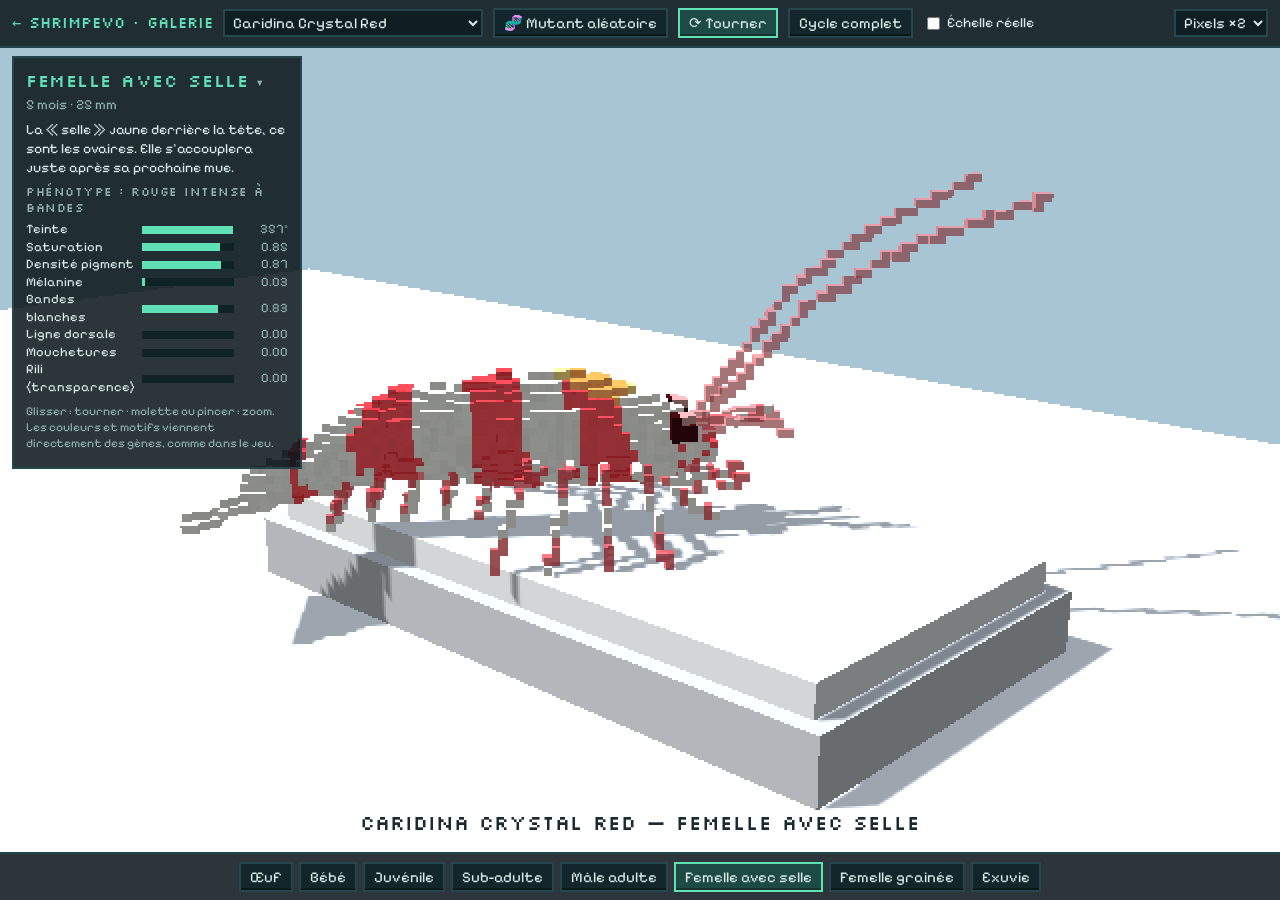
==== commit c81b49d9: "5 nouvelles espèces, escargots, salinité, volume conseillé, comportements vivants, succès, notificat" ====
--- a/gallery.html
+++ b/gallery.html
@@ -229,7 +229,7 @@
 $('real').onchange = () => overview && rebuild();
 // toucher le titre (ou le panneau replié) ouvre/replie les infos ; replié par défaut sur petit écran
 if (innerWidth <= 820) $('g-info').classList.add('min');
-$('g-info').onclick = e => { if (e.target.tagName === 'H2' || $('g-info').classList.contains('min')) $('g-info').classList.toggle('min'); };
+$('g-info').onclick = () => $('g-info').classList.toggle('min');
 $('pix').onchange = e => { pixel = +e.target.value; resize(); };
 $('g-stages').innerHTML = STAGES.map(s => `<button data-k="${s.key}">${s.name}</button>`).join('');
 document.querySelectorAll('#g-stages button').forEach(b => b.onclick = () => { stage = b.dataset.k; overview = false; rebuild(); });
--- a/css/style.css
+++ b/css/style.css
@@ -264,3 +264,25 @@
   #guide .book-img svg { max-height: 30vh; }
   #guide .book-txt { font-size: 14px; padding: 12px 14px; }
 }
+
+/* Fermeture des fenêtres : ✕ toujours visible, toasts cliquables */
+.xclose { position: sticky; top: 0; float: right; z-index: 3; margin: -6px -8px 0 8px; min-width: 34px; min-height: 34px; font-size: 16px; line-height: 1; background: var(--panel2); }
+.modal-box { position: relative; }
+#toasts { pointer-events: none; }
+.toast { pointer-events: auto; cursor: pointer; }
+.mobile-only { display: none; }
+@media (max-width: 820px) { .mobile-only { display: inline-block; } .xclose { min-width: 40px; min-height: 40px; } }
+#guide .book { position: relative; }
+#guide .book-x { position: absolute; top: 6px; right: 6px; margin: 0; float: none; }
+
+/* Bulles d'événements au-dessus des crevettes */
+#lifeLabels { position: fixed; inset: 0; pointer-events: none; z-index: 4; overflow: hidden; }
+.lbub { position: absolute; left: 0; top: 0; font-family: var(--title); font-size: 11px; color: #fff; background: rgba(10, 22, 26, .75); border: 2px solid var(--acc); padding: 1px 5px; white-space: nowrap; }
+.lbub.big { font-size: 13px; border-color: #ffe14d; }
+
+/* Succès */
+.ach-grid { display: grid; grid-template-columns: repeat(auto-fill, minmax(150px, 1fr)); gap: 6px; }
+.ach { border: 2px solid var(--line); padding: 6px; display: flex; flex-direction: column; gap: 2px; opacity: .55; }
+.ach.on { opacity: 1; border-color: #ffe14d; background: rgba(255, 225, 77, .06); }
+.ach .ic { font-size: 24px; }
+.ach small { color: var(--dim); font-size: 11px; }
